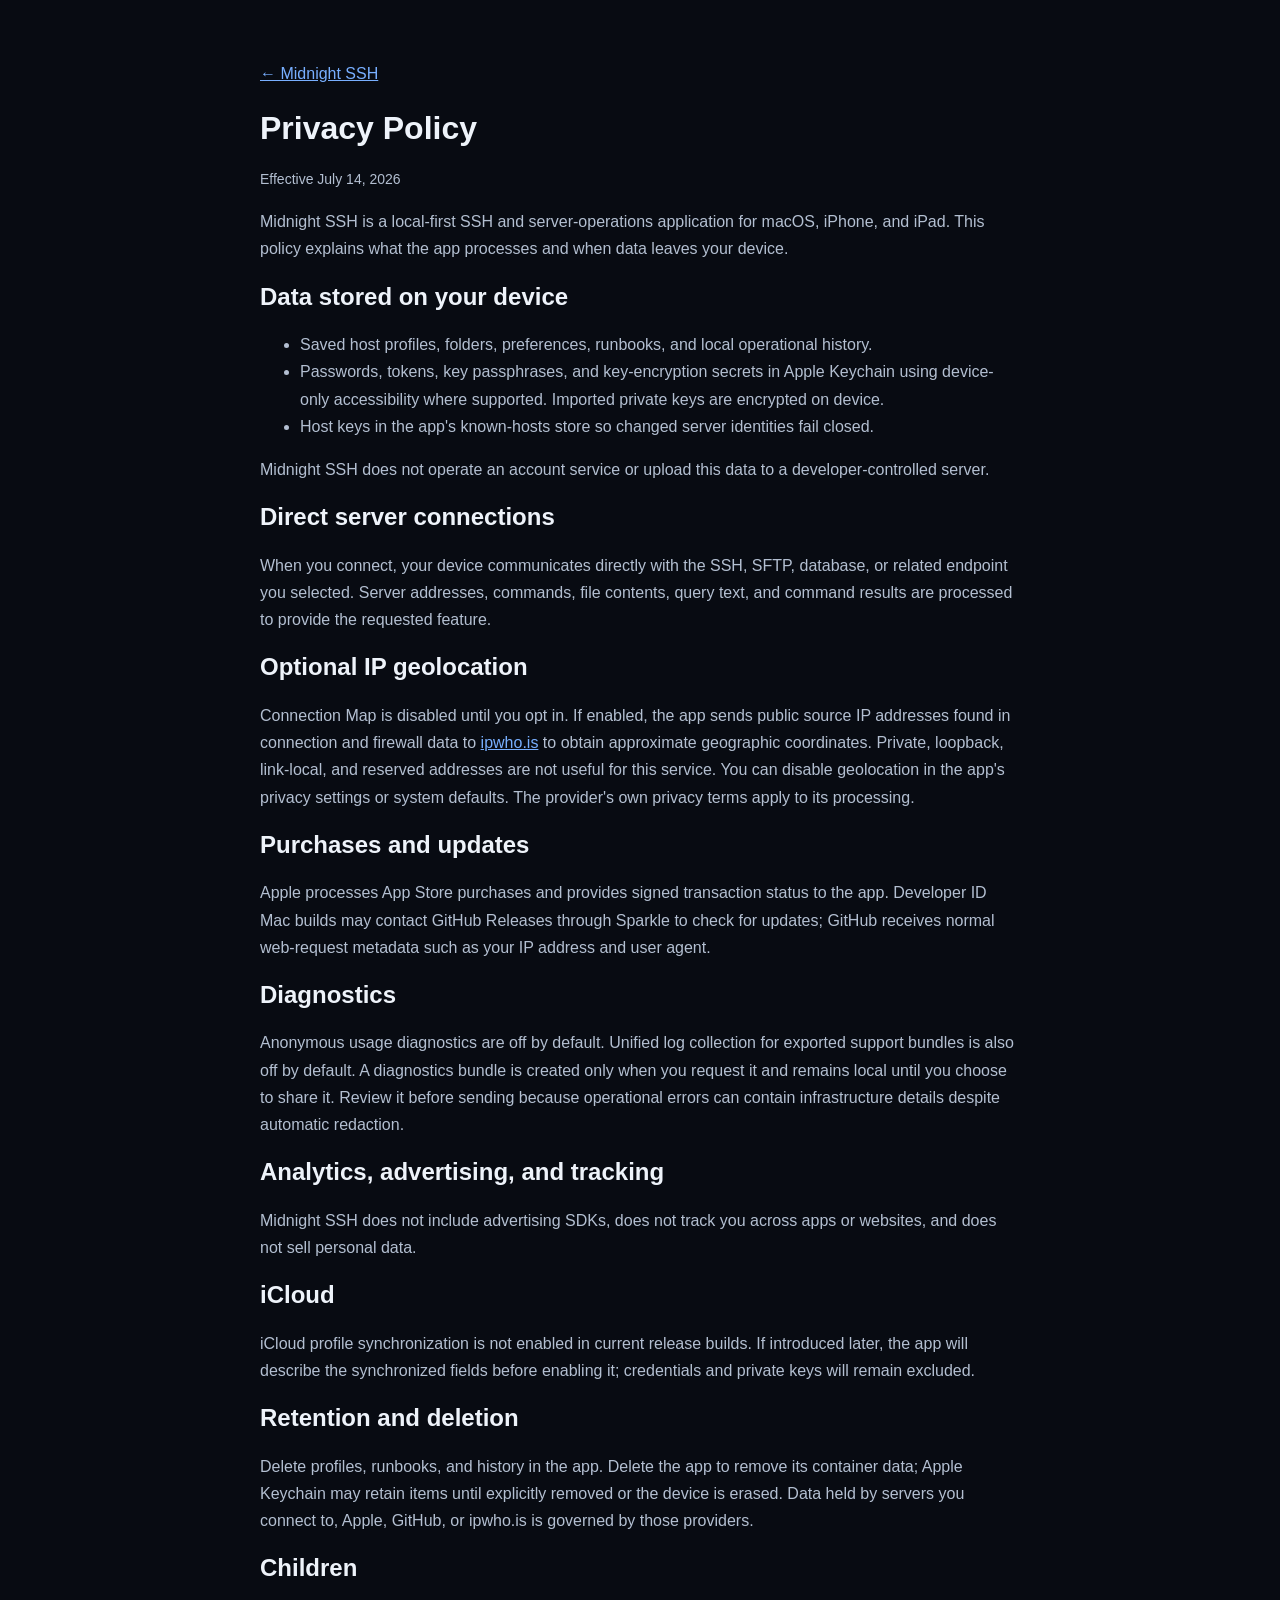
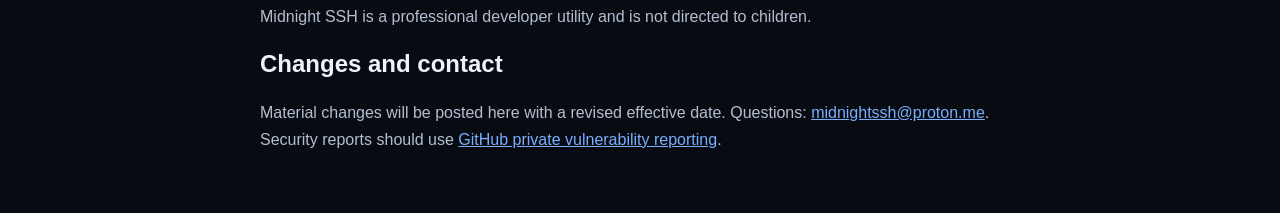
==== site/privacy.html @ b378c440 "wip: uncommitted working tree (incl. iOS SSH identities) Snapshot so the CI-repair branch can be bui" ====
<!doctype html><html lang="en"><head><meta charset="utf-8"><meta name="viewport" content="width=device-width,initial-scale=1"><title>Privacy — Midnight SSH</title><style>body{max-width:760px;margin:60px auto;padding:0 22px;background:#080b12;color:#eef3fa;font:16px/1.7 -apple-system,BlinkMacSystemFont,sans-serif}a{color:#78afff}h1,h2{line-height:1.2}p,li{color:#b3bfd1}.date{font-size:14px}</style></head><body><a href="index.html">← Midnight SSH</a><h1>Privacy Policy</h1><p class="date">Effective July 14, 2026</p><p>Midnight SSH is a local-first SSH and server-operations application for macOS, iPhone, and iPad. This policy explains what the app processes and when data leaves your device.</p><h2>Data stored on your device</h2><ul><li>Saved host profiles, folders, preferences, runbooks, and local operational history.</li><li>Passwords, tokens, key passphrases, and key-encryption secrets in Apple Keychain using device-only accessibility where supported. Imported private keys are encrypted on device.</li><li>Host keys in the app's known-hosts store so changed server identities fail closed.</li></ul><p>Midnight SSH does not operate an account service or upload this data to a developer-controlled server.</p><h2>Direct server connections</h2><p>When you connect, your device communicates directly with the SSH, SFTP, database, or related endpoint you selected. Server addresses, commands, file contents, query text, and command results are processed to provide the requested feature.</p><h2>Optional IP geolocation</h2><p>Connection Map is disabled until you opt in. If enabled, the app sends public source IP addresses found in connection and firewall data to <a href="https://ipwho.is/">ipwho.is</a> to obtain approximate geographic coordinates. Private, loopback, link-local, and reserved addresses are not useful for this service. You can disable geolocation in the app's privacy settings or system defaults. The provider's own privacy terms apply to its processing.</p><h2>Purchases and updates</h2><p>Apple processes App Store purchases and provides signed transaction status to the app. Developer ID Mac builds may contact GitHub Releases through Sparkle to check for updates; GitHub receives normal web-request metadata such as your IP address and user agent.</p><h2>Diagnostics</h2><p>Anonymous usage diagnostics are off by default. Unified log collection for exported support bundles is also off by default. A diagnostics bundle is created only when you request it and remains local until you choose to share it. Review it before sending because operational errors can contain infrastructure details despite automatic redaction.</p><h2>Analytics, advertising, and tracking</h2><p>Midnight SSH does not include advertising SDKs, does not track you across apps or websites, and does not sell personal data.</p><h2>iCloud</h2><p>iCloud profile synchronization is not enabled in current release builds. If introduced later, the app will describe the synchronized fields before enabling it; credentials and private keys will remain excluded.</p><h2>Retention and deletion</h2><p>Delete profiles, runbooks, and history in the app. Delete the app to remove its container data; Apple Keychain may retain items until explicitly removed or the device is erased. Data held by servers you connect to, Apple, GitHub, or ipwho.is is governed by those providers.</p><h2>Children</h2><p>Midnight SSH is a professional developer utility and is not directed to children.</p><h2>Changes and contact</h2><p>Material changes will be posted here with a revised effective date. Questions: <a href="mailto:midnightssh@proton.me">midnightssh@proton.me</a>. Security reports should use <a href="https://github.com/asmuelle/agent-ssh/security/advisories/new">GitHub private vulnerability reporting</a>.</p></body></html>
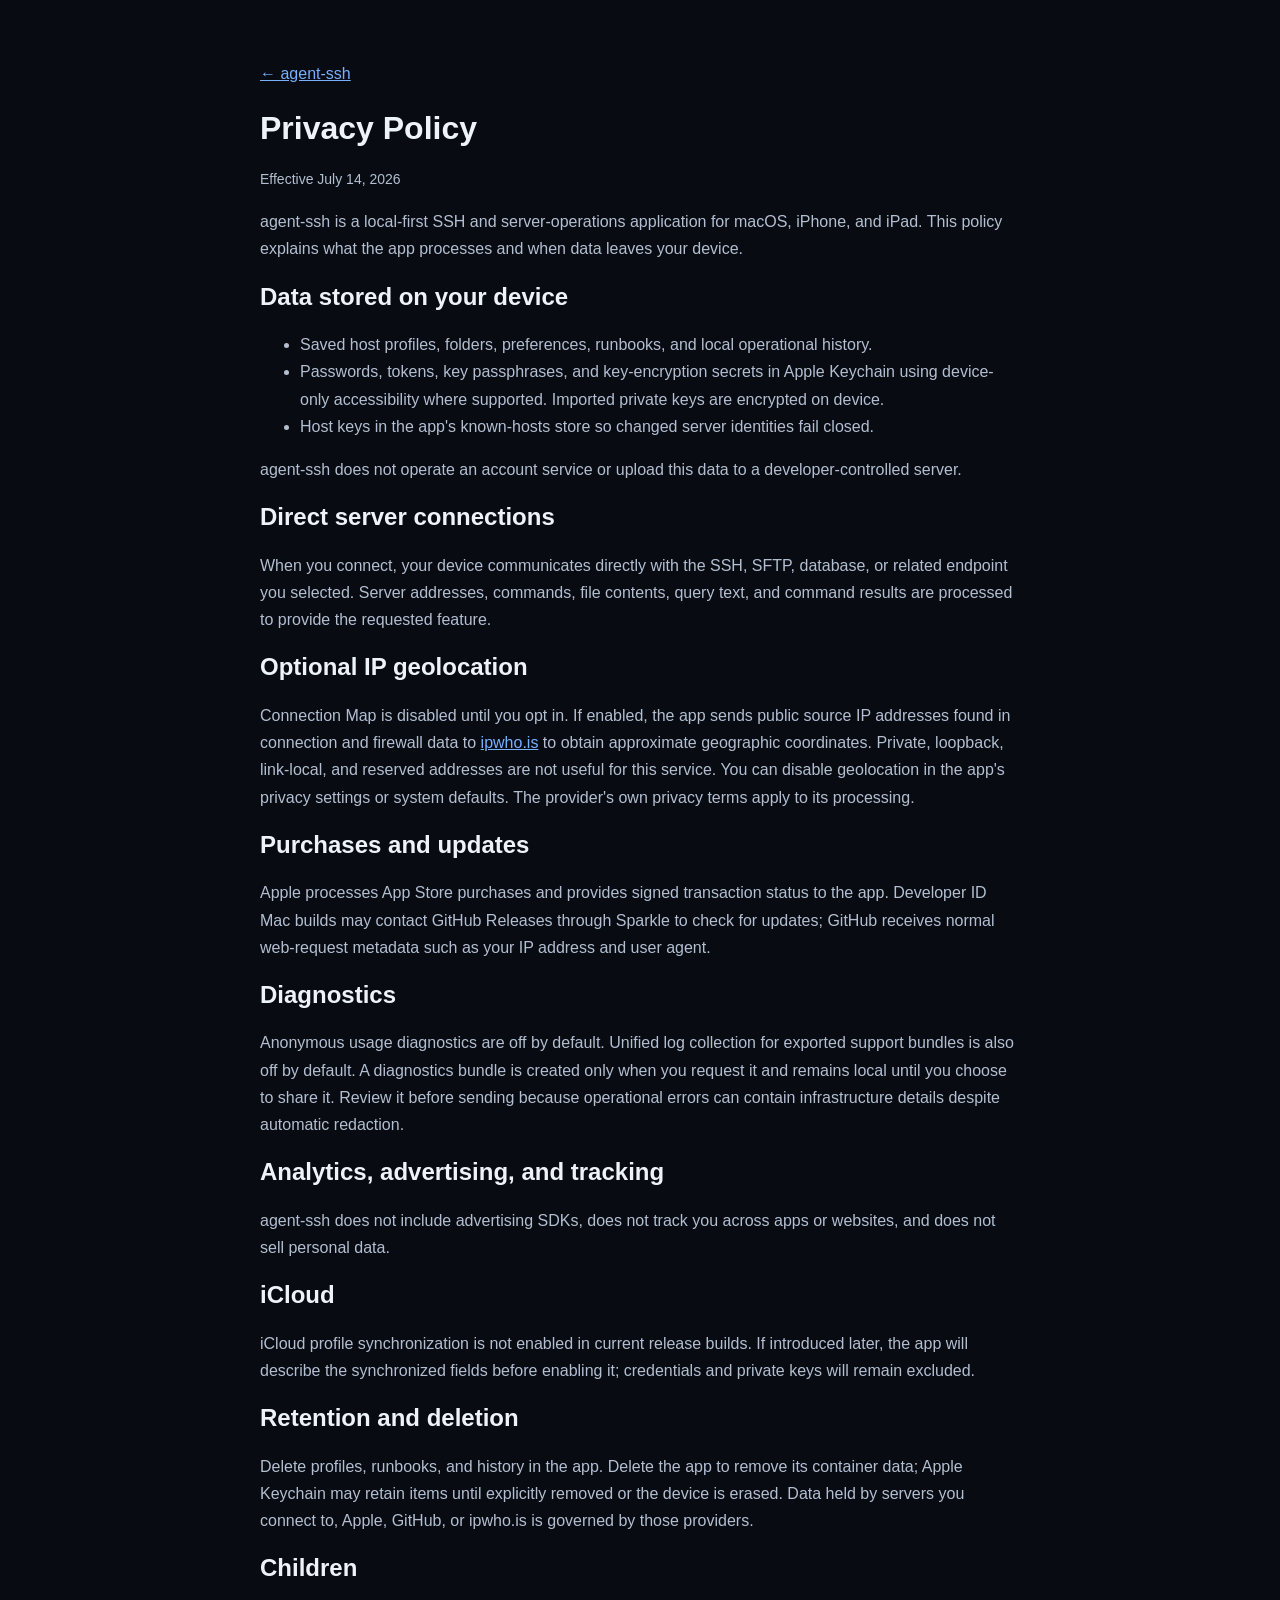
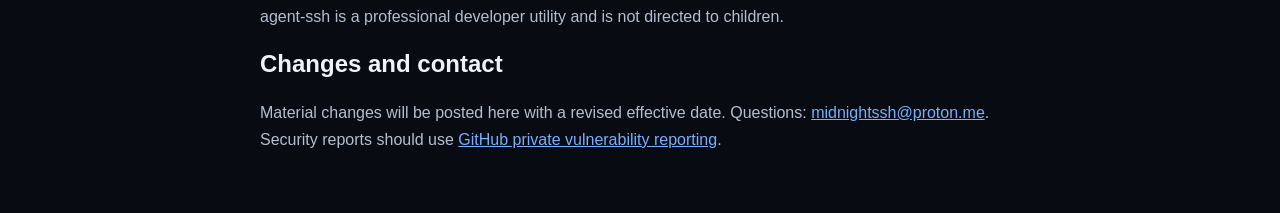
==== commit b63695e5: "docs: call the product agent-ssh everywhere The apps already present themselves as agent-ssh (bundle" ====
--- a/site/privacy.html
+++ b/site/privacy.html
@@ -1 +1 @@
-<!doctype html><html lang="en"><head><meta charset="utf-8"><meta name="viewport" content="width=device-width,initial-scale=1"><title>Privacy — Midnight SSH</title><style>body{max-width:760px;margin:60px auto;padding:0 22px;background:#080b12;color:#eef3fa;font:16px/1.7 -apple-system,BlinkMacSystemFont,sans-serif}a{color:#78afff}h1,h2{line-height:1.2}p,li{color:#b3bfd1}.date{font-size:14px}</style></head><body><a href="index.html">← Midnight SSH</a><h1>Privacy Policy</h1><p class="date">Effective July 14, 2026</p><p>Midnight SSH is a local-first SSH and server-operations application for macOS, iPhone, and iPad. This policy explains what the app processes and when data leaves your device.</p><h2>Data stored on your device</h2><ul><li>Saved host profiles, folders, preferences, runbooks, and local operational history.</li><li>Passwords, tokens, key passphrases, and key-encryption secrets in Apple Keychain using device-only accessibility where supported. Imported private keys are encrypted on device.</li><li>Host keys in the app's known-hosts store so changed server identities fail closed.</li></ul><p>Midnight SSH does not operate an account service or upload this data to a developer-controlled server.</p><h2>Direct server connections</h2><p>When you connect, your device communicates directly with the SSH, SFTP, database, or related endpoint you selected. Server addresses, commands, file contents, query text, and command results are processed to provide the requested feature.</p><h2>Optional IP geolocation</h2><p>Connection Map is disabled until you opt in. If enabled, the app sends public source IP addresses found in connection and firewall data to <a href="https://ipwho.is/">ipwho.is</a> to obtain approximate geographic coordinates. Private, loopback, link-local, and reserved addresses are not useful for this service. You can disable geolocation in the app's privacy settings or system defaults. The provider's own privacy terms apply to its processing.</p><h2>Purchases and updates</h2><p>Apple processes App Store purchases and provides signed transaction status to the app. Developer ID Mac builds may contact GitHub Releases through Sparkle to check for updates; GitHub receives normal web-request metadata such as your IP address and user agent.</p><h2>Diagnostics</h2><p>Anonymous usage diagnostics are off by default. Unified log collection for exported support bundles is also off by default. A diagnostics bundle is created only when you request it and remains local until you choose to share it. Review it before sending because operational errors can contain infrastructure details despite automatic redaction.</p><h2>Analytics, advertising, and tracking</h2><p>Midnight SSH does not include advertising SDKs, does not track you across apps or websites, and does not sell personal data.</p><h2>iCloud</h2><p>iCloud profile synchronization is not enabled in current release builds. If introduced later, the app will describe the synchronized fields before enabling it; credentials and private keys will remain excluded.</p><h2>Retention and deletion</h2><p>Delete profiles, runbooks, and history in the app. Delete the app to remove its container data; Apple Keychain may retain items until explicitly removed or the device is erased. Data held by servers you connect to, Apple, GitHub, or ipwho.is is governed by those providers.</p><h2>Children</h2><p>Midnight SSH is a professional developer utility and is not directed to children.</p><h2>Changes and contact</h2><p>Material changes will be posted here with a revised effective date. Questions: <a href="mailto:midnightssh@proton.me">midnightssh@proton.me</a>. Security reports should use <a href="https://github.com/asmuelle/agent-ssh/security/advisories/new">GitHub private vulnerability reporting</a>.</p></body></html>
+<!doctype html><html lang="en"><head><meta charset="utf-8"><meta name="viewport" content="width=device-width,initial-scale=1"><title>Privacy — agent-ssh</title><style>body{max-width:760px;margin:60px auto;padding:0 22px;background:#080b12;color:#eef3fa;font:16px/1.7 -apple-system,BlinkMacSystemFont,sans-serif}a{color:#78afff}h1,h2{line-height:1.2}p,li{color:#b3bfd1}.date{font-size:14px}</style></head><body><a href="index.html">← agent-ssh</a><h1>Privacy Policy</h1><p class="date">Effective July 14, 2026</p><p>agent-ssh is a local-first SSH and server-operations application for macOS, iPhone, and iPad. This policy explains what the app processes and when data leaves your device.</p><h2>Data stored on your device</h2><ul><li>Saved host profiles, folders, preferences, runbooks, and local operational history.</li><li>Passwords, tokens, key passphrases, and key-encryption secrets in Apple Keychain using device-only accessibility where supported. Imported private keys are encrypted on device.</li><li>Host keys in the app's known-hosts store so changed server identities fail closed.</li></ul><p>agent-ssh does not operate an account service or upload this data to a developer-controlled server.</p><h2>Direct server connections</h2><p>When you connect, your device communicates directly with the SSH, SFTP, database, or related endpoint you selected. Server addresses, commands, file contents, query text, and command results are processed to provide the requested feature.</p><h2>Optional IP geolocation</h2><p>Connection Map is disabled until you opt in. If enabled, the app sends public source IP addresses found in connection and firewall data to <a href="https://ipwho.is/">ipwho.is</a> to obtain approximate geographic coordinates. Private, loopback, link-local, and reserved addresses are not useful for this service. You can disable geolocation in the app's privacy settings or system defaults. The provider's own privacy terms apply to its processing.</p><h2>Purchases and updates</h2><p>Apple processes App Store purchases and provides signed transaction status to the app. Developer ID Mac builds may contact GitHub Releases through Sparkle to check for updates; GitHub receives normal web-request metadata such as your IP address and user agent.</p><h2>Diagnostics</h2><p>Anonymous usage diagnostics are off by default. Unified log collection for exported support bundles is also off by default. A diagnostics bundle is created only when you request it and remains local until you choose to share it. Review it before sending because operational errors can contain infrastructure details despite automatic redaction.</p><h2>Analytics, advertising, and tracking</h2><p>agent-ssh does not include advertising SDKs, does not track you across apps or websites, and does not sell personal data.</p><h2>iCloud</h2><p>iCloud profile synchronization is not enabled in current release builds. If introduced later, the app will describe the synchronized fields before enabling it; credentials and private keys will remain excluded.</p><h2>Retention and deletion</h2><p>Delete profiles, runbooks, and history in the app. Delete the app to remove its container data; Apple Keychain may retain items until explicitly removed or the device is erased. Data held by servers you connect to, Apple, GitHub, or ipwho.is is governed by those providers.</p><h2>Children</h2><p>agent-ssh is a professional developer utility and is not directed to children.</p><h2>Changes and contact</h2><p>Material changes will be posted here with a revised effective date. Questions: <a href="mailto:midnightssh@proton.me">midnightssh@proton.me</a>. Security reports should use <a href="https://github.com/asmuelle/agent-ssh/security/advisories/new">GitHub private vulnerability reporting</a>.</p></body></html>
